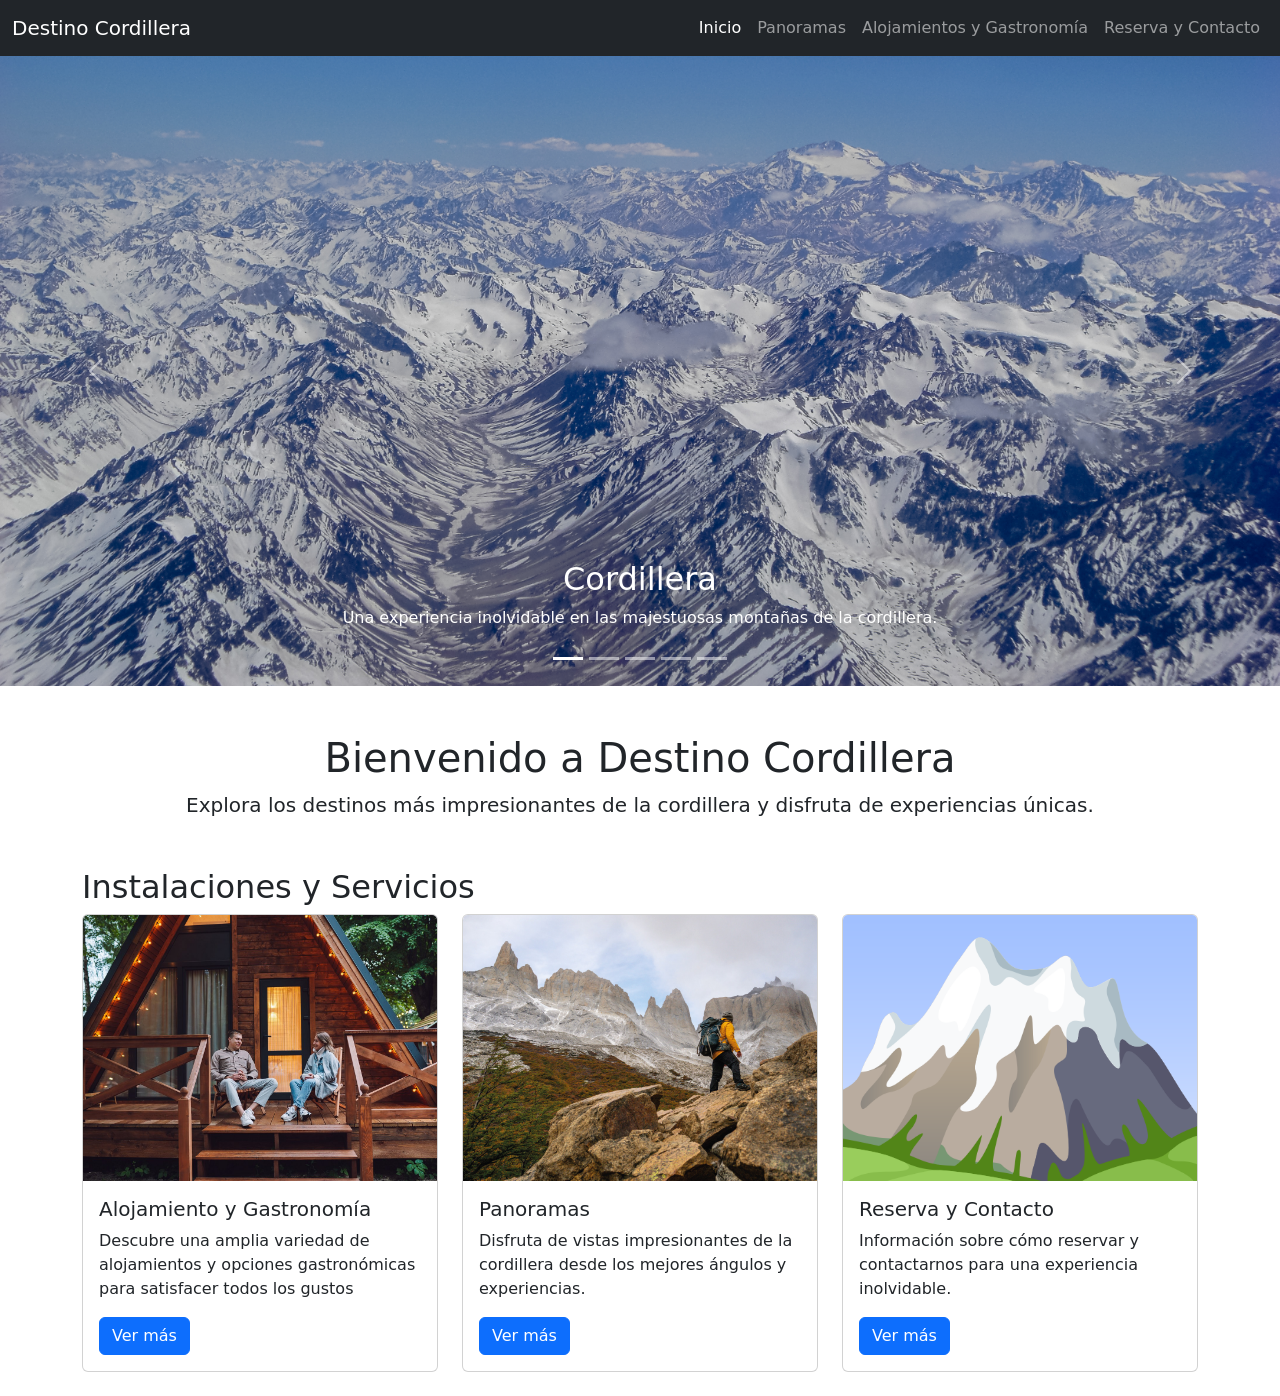
==== index.html @ f8f74e2c "Desarrollo del landing page con carrusel, navbar y contenido principal." ====
<!--Inicio-->
<!DOCTYPE html>
<html lang="es">

<!--Creación del head con enlaces a los recursos, título y favicon-->
<head>
    <meta charset="UTF-8">
    <meta name="viewport" content="width=device-width, initial-scale=1.0">
    <title>Destino Cordillera</title>
    <link
      href="https://cdn.jsdelivr.net/npm/bootstrap@5.3.0/dist/css/bootstrap.min.css"
      rel="stylesheet" />
    <link rel="stylesheet" href="css/styles.css" />
<!-- Favicon de la página -->
    <link rel="icon" type="image/png" href="images/cordillera_logo.png" />
</head>

<!--Creación del cuerpo de la página con navegación navbar, carousel y contenido principal-->
<body>
<!--Creación del navbar con enlaces a las diferentes secciones de la página-->
    <nav class="navbar navbar-expand-lg navbar-dark bg-dark">
        <div class="container-fluid">
            <a class="navbar-brand" href="index.html">Destino Cordillera</a>
            <button class="navbar-toggler" type="button" data-bs-toggle="collapse" data-bs-target="#navbarNav" aria-controls="navbarNav" aria-expanded="false" aria-label="Toggle navigation">
                <span class="navbar-toggler-icon"></span>
            </button>
            <div class="collapse navbar-collapse" id="navbarNav">
                <ul class="navbar-nav ms-auto">
                    <li class="nav-item">
                        <a class="nav-link active" aria-current="page" href="index.html">Inicio</a>
                    </li>
                    <li class="nav-item">
                        <a class="nav-link" href="panoramas.html">Panoramas</a>
                    </li>
                    <li class="nav-item">
                        <a class="nav-link" href="alojamientos-gastronomia.html">Alojamientos y Gastronomía</a>
                    </li>
                    <li class="nav-item">
                        <a class="nav-link" href="reserva-contacto.html">Reserva y Contacto</a>
                    </li>
                </ul>
            </div>
        </div>
    </nav>

    <header>
<!--Creación del carousel con imágenes y descripciones de las instalaciones y servicios de Destino Cordillera-->
        <div id="carouselExampleIndicators" class="carousel slide" data-bs-ride="carousel">
            <div class="carousel-indicators">
                <button type="button" data-bs-target="#carouselExampleIndicators" data-bs-slide-to="0" class="active" aria-current="true" aria-label="Slide 1"></button>
                <button type="button" data-bs-target="#carouselExampleIndicators" data-bs-slide-to="1" aria-label="Slide 2"></button>
                <button type="button" data-bs-target="#carouselExampleIndicators" data-bs-slide-to="2" aria-label="Slide 3"></button>
                <button type="button" data-bs-target="#carouselExampleIndicators" data-bs-slide-to="3" aria-label="Slide 4"></button>
                <button type="button" data-bs-target="#carouselExampleIndicators" data-bs-slide-to="4" aria-label="Slide 5"></button>
            </div>
            
            <div class="carousel-inner">
                <div class="carousel-item active">
                    <img src="images/cordillera.jpg" class="d-block w-100" alt="Destino 1">
                    <div class="carousel-caption">
                        <h2>Cordillera</h2>
                        <p>Una experiencia inolvidable en las majestuosas montañas de la cordillera.</p>
                    </div>
                </div>
                <div class="carousel-item">
                    <img src="images/cordillera.jpg" class="d-block w-100" alt="Destino 2">
                    <div class="carousel-caption">  
                        <h2>Cordillera</h2>
                        <p>Una experiencia inolvidable en las majestuosas montañas de la cordillera.</p>
                    </div>
                </div>
                <div class="carousel-item">
                    <img src="images/cordillera.jpg" class="d-block w-100" alt="Destino 3">
                    <div class="carousel-caption">
                        <h2>Cordillera</h2>
                        <p>Una experiencia inolvidable en las majestuosas montañas de la cordillera.</p>
                    </div>
                </div>
                <div class="carousel-item">
                    <img src="images/cordillera.jpg" class="d-block w-100" alt="Destino 4">
                    <div class="carousel-caption">
                        <h2>Cordillera</h2>
                        <p>Una experiencia inolvidable en las majestuosas montañas de la cordillera.</p>
                    </div>
                </div>
                <div class="carousel-item">
                    <img src="images/cordillera.jpg" class="d-block w-100" alt="Destino 5">
                    <div class="carousel-caption">
                        <h2>Cordillera</h2>
                        <p>Una experiencia inolvidable en las majestuosas montañas de la cordillera.</p>
                    </div>
                </div>
            </div>
            
            <button class="carousel-control-prev" type="button" data-bs-target="#carouselExampleIndicators" data-bs-slide="prev">
                <span class="carousel-control-prev-icon" aria-hidden="true"></span>
                <span class="visually-hidden">Anterior</span>
            </button>
            <button class="carousel-control-next" type="button" data-bs-target="#carouselExampleIndicators" data-bs-slide="next">
                <span class="carousel-control-next-icon" aria-hidden="true"></span>
                <span class="visually-hidden">Siguiente</span>
            </button>
        </div>
    </header>

    <!-- Contenido principal y creación de tarjetas con descripciones de las instalaciones y servicios -->
    <main class="container mt-5">
        <div class="text-center mb-5">
            <h1>Bienvenido a Destino Cordillera</h1>
            <p class="lead">Explora los destinos más impresionantes de la cordillera y disfruta de experiencias únicas.</p>
        </div>

        <!-- Sección de Instalaciones y Servicios -->
        <section id="instalaciones" class="mt-5">
            <h2>Instalaciones y Servicios</h2>
            <div class="row">
                <!-- Tarjeta de instalación -->
                <div class="col-md-4 mb-4">
                    <div class="card">
                        <img src="images/hospedaje.jpg" class="card-img-top" alt="Alojamiento y Gastronomía">
                        <div class="card-body">
                            <h5 class="card-title">Alojamiento y Gastronomía</h5>
                            <p class="card-text">Descubre una amplia variedad de alojamientos y opciones gastronómicas para satisfacer todos los gustos</p>
                            <a href="alojamientos-gastronomia.html" class="btn btn-primary">Ver más</a>
                        </div>
                    </div>
                </div>

                <!-- Tarjeta de panoramas -->
                <div class="col-md-4 mb-4">
                    <div class="card">
                        <img src="images/trekking.jpg" class="card-img-top" alt="Panoramas">
                        <div class="card-body">
                            <h5 class="card-title">Panoramas</h5>
                            <p class="card-text">Disfruta de vistas impresionantes de la cordillera desde los mejores ángulos y experiencias.</p>
                            <a href="panoramas.html" class="btn btn-primary">Ver más</a>
                        </div>
                    </div>
                </div>

                <!-- Tarjeta de reserva y contacto -->
                <div class="col-md-4 mb-4">
                    <div class="card">
                        <img src="images/cordillera_logo.png" class="card-img-top" alt="Reserva y Contacto">
                        <div class="card-body">
                            <h5 class="card-title">Reserva y Contacto</h5>
                            <p class="card-text">Información sobre cómo reservar y contactarnos para una experiencia inolvidable.</p>
                            <a href="reserva-contacto.html" class="btn btn-primary">Ver más</a>
                        </div>
                    </div>
                </div>
            </div>
        </section>
    </main>

<!-- Script de Bootstrap para el funcionamiento efectivo del carousel-->
    <script src="https://cdn.jsdelivr.net/npm/bootstrap@5.3.0/dist/js/bootstrap.bundle.min.js"></script>
</body>
</html>
---- css/styles.css ----
/* Delimita que el contenedor y cada slide tengan la misma altura */
.carousel-inner,
.carousel-item {
    height: 70vh;
    min-height: 400px;
}

/* La imagen se ajusta sin salirse del marco */
.carousel-item img {
    height: 100%;
    width: 100%;
    object-fit: cover;
    object-position: center;
}

/* Ajuste de proporción para las imágenes de las tarjetas */
.card-img-top {
    aspect-ratio: 4 / 3; /* Fuerzas a que todas tengan la misma proporción (ancho/alto) */
    width: 100%;
    object-fit: cover; /* Adapta y recorta el sobrante de la imagen sin deformarla */
}
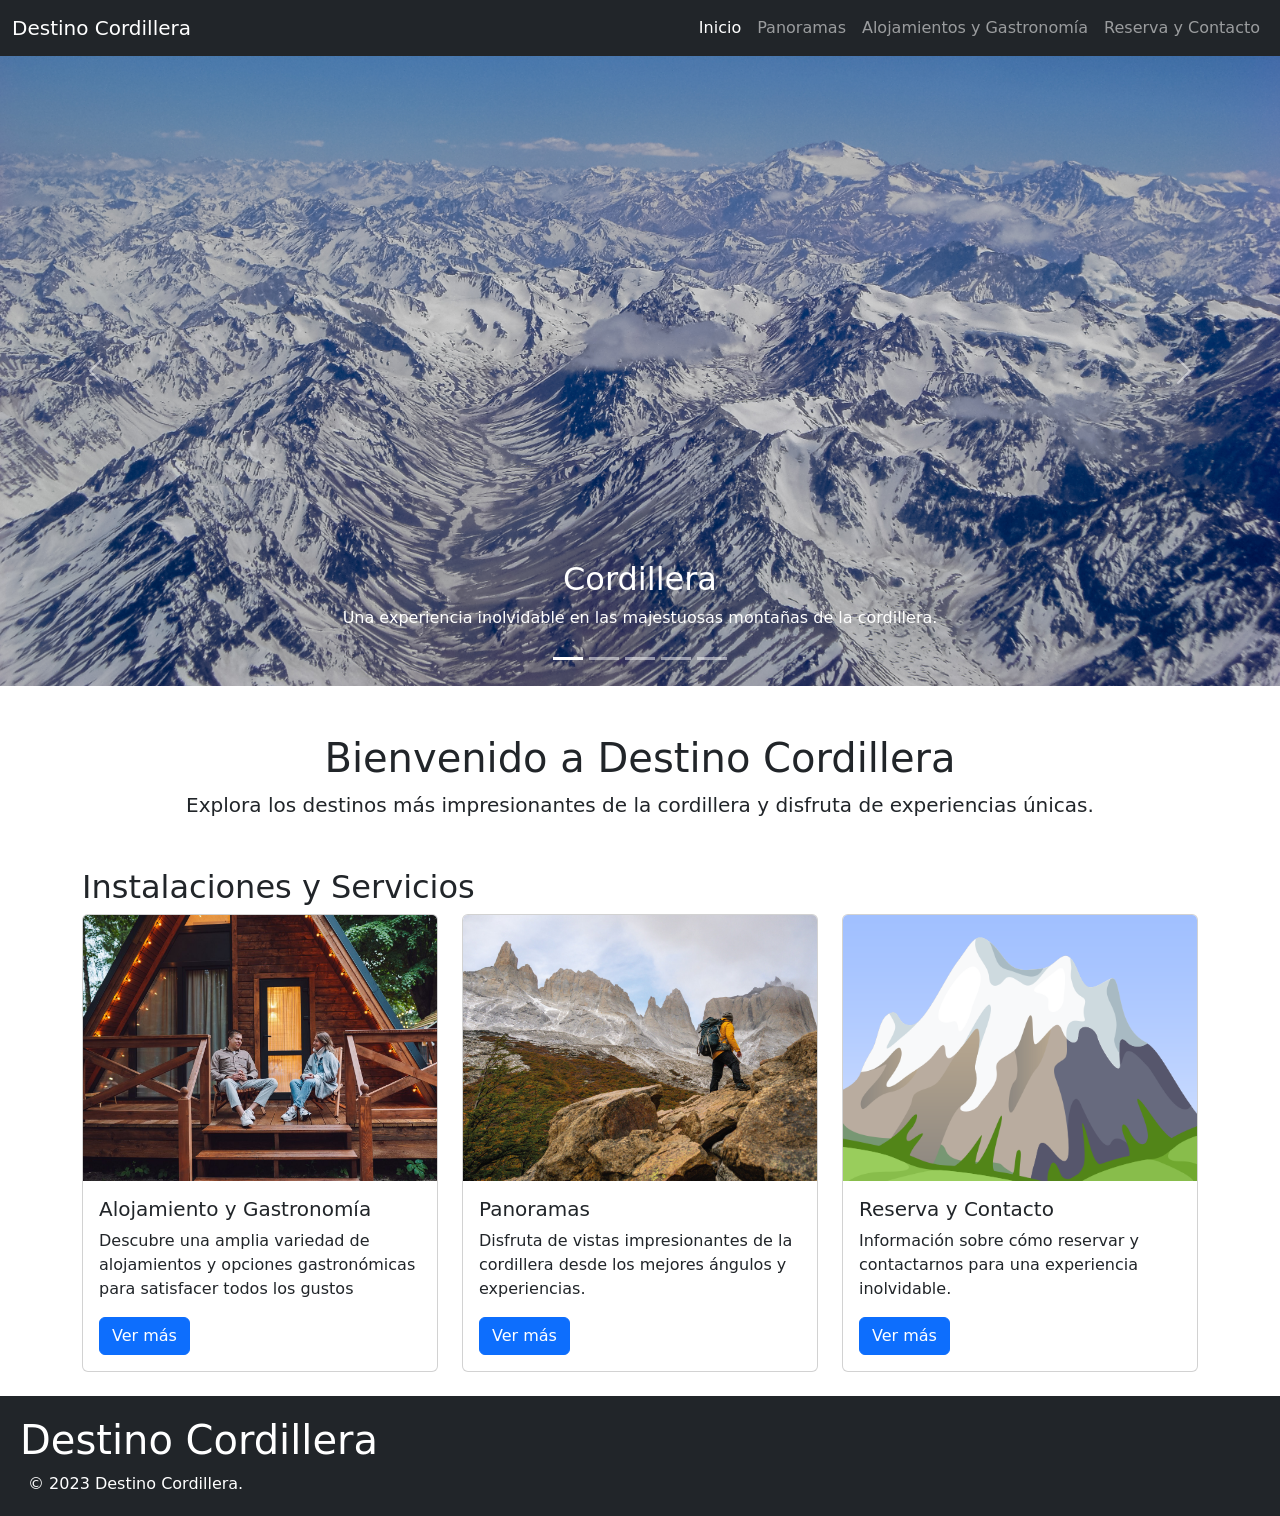
==== commit 33d5abe8: "Added index.html's footer" ====
--- a/index.html
+++ b/index.html
@@ -63,31 +63,31 @@
                     </div>
                 </div>
                 <div class="carousel-item">
-                    <img src="images/cordillera.jpg" class="d-block w-100" alt="Destino 2">
+                    <img src="images/senderismo-inicio.jpg" class="d-block w-100" alt="Destino 2">
                     <div class="carousel-caption">  
-                        <h2>Cordillera</h2>
-                        <p>Una experiencia inolvidable en las majestuosas montañas de la cordillera.</p>
+                        <h2>Senderismo</h2>
+                        <p>Explora los senderos de la cordillera en compañía de expertos guías.</p>
                     </div>
                 </div>
                 <div class="carousel-item">
-                    <img src="images/cordillera.jpg" class="d-block w-100" alt="Destino 3">
+                    <img src="images/terma-inicio.png" class="d-block w-100" alt="Destino 3">
                     <div class="carousel-caption">
-                        <h2>Cordillera</h2>
-                        <p>Una experiencia inolvidable en las majestuosas montañas de la cordillera.</p>
+                        <h2>TermaSpa</h2>
+                        <p>Relajate y disfruta de las termas junto a tratamientos naturales.</p>
                     </div>
                 </div>
                 <div class="carousel-item">
-                    <img src="images/cordillera.jpg" class="d-block w-100" alt="Destino 4">
+                    <img src="images/hospedaje-inicio.jpg" class="d-block w-100" alt="Destino 4">
                     <div class="carousel-caption">
-                        <h2>Cordillera</h2>
-                        <p>Una experiencia inolvidable en las majestuosas montañas de la cordillera.</p>
+                        <h2>Hospedaje</h2>
+                        <p>Disfruta de un alojamiento cómodo y acogedor en el corazón de la cordillera.</p>
                     </div>
                 </div>
                 <div class="carousel-item">
-                    <img src="images/cordillera.jpg" class="d-block w-100" alt="Destino 5">
+                    <img src="images/gastronomia-inicio.jpg" class="d-block w-100" alt="Destino 5">
                     <div class="carousel-caption">
-                        <h2>Cordillera</h2>
-                        <p>Una experiencia inolvidable en las majestuosas montañas de la cordillera.</p>
+                        <h2>Gastronomía</h2>
+                        <p>Disfruta de una amplia variedad de opciones gastronómicas.</p>
                     </div>
                 </div>
             </div>
@@ -152,8 +152,16 @@
             </div>
         </section>
     </main>
+    <!--Definición de límites para el pie de página-->
+	<footer class="position-relative">
+        <!--Clase para aplicar fondo oscuro con texto blanco-->
+        <div class="p-1 bg-dark text-white">
+            <h1 class="ms-3 mt-3">Destino Cordillera</h1>
+            <p class="ms-4 mb-3">&copy 2023 Destino Cordillera.</p>
+        </div>
+	</footer>
 
 <!-- Script de Bootstrap para el funcionamiento efectivo del carousel-->
     <script src="https://cdn.jsdelivr.net/npm/bootstrap@5.3.0/dist/js/bootstrap.bundle.min.js"></script>
 </body>
-</html>+</html>
--- a/css/styles.css
+++ b/css/styles.css
@@ -1,4 +1,6 @@
-/* Delimita que el contenedor y cada slide tengan la misma altura */
+/*Inicio de estilos generales*/
+
+/* Delimita que el contenedor y cada slide tengan la misma altura*/
 .carousel-inner,
 .carousel-item {
     height: 70vh;
@@ -13,9 +15,106 @@
     object-position: center;
 }
 
-/* Ajuste de proporción para las imágenes de las tarjetas */
+/* Ajuste de proporciones para las imágenes de las tarjetas */
 .card-img-top {
-    aspect-ratio: 4 / 3; /* Fuerzas a que todas tengan la misma proporción (ancho/alto) */
+    aspect-ratio: 4 / 3;
     width: 100%;
-    object-fit: cover; /* Adapta y recorta el sobrante de la imagen sin deformarla */
+    object-fit: cover;
+}
+
+/* Hace que todas tengan la misma altura */
+.carousel-inner,
+.carousel-item {
+    height: 70vh;
+    min-height: 400px;
+}
+
+/* Ajusta la altura sin salirse del marco */
+.carousel-item img {
+    height: 100%;
+    width: 100%;
+    object-fit: cover;
+    object-position: center;
+}
+
+/* Ajuste de proporciones para las imágenes de las tarjetas */
+.card-img-top {
+    aspect-ratio: 4 / 3;
+    width: 100%;
+    object-fit: cover;
+}
+
+/* Implementación de estilos para las tarjetas y página general de panorama.html con css propio */
+/* Estructura de la sección de títulos */
+.titulo-seccion {
+    text-align: center;
+    margin-bottom: 40px;
+    color: #333;
+}
+
+/* Contenedor para delimitar margenes */
+.contenedor-principal {
+    max-width: 1200px; 
+    margin: 0 auto;
+    padding-right: 40px;
+    padding-left: 40px;     
+    padding-top: 40px;
+    padding-bottom: 40px;
+}
+
+/* Sistema de grillas CSS Grid */
+.fila-panorama {
+    display: grid;
+    grid-template-columns: repeat(auto-fit, minmax(300px, 1fr));
+    gap: 30px;
+    padding: 20px 0; 
+}
+
+/* Estructura de las tarjetas de panorama  */
+.tarjeta-panorama {
+    border: 1px solid #ddd; 
+    border-radius: 10px;
+    overflow: hidden; 
+    box-shadow: 0 4px 15px rgba(0, 0, 0, 0.8); 
+    transition: transform 0.3s ease, box-shadow 0.3s ease; 
+    display: flex;
+    flex-direction: column;
+}
+
+/* Efecto al pasar el mouse por encima */
+.tarjeta-panorama:hover {
+    transform: translateY(-5px);
+    box-shadow: 0 8px 20px rgba(0, 0, 0, 0.8);
+}
+
+/* Imagen de la tarjeta de panorama */
+.imagen-tarjeta {
+    aspect-ratio: 4 / 3;
+    width: 100%; 
+    height: auto; 
+    object-fit: cover; 
+    object-position: center; 
+    display: block; 
+}
+
+/* Contenedorf de los textos de adentro */
+.contenido-tarjeta {
+    padding: 20px;
+    display: flex;
+    flex-direction: column;
+    flex-grow: 1; 
+}
+
+/* Estilos para el título y descripción de la tarjeta */
+.contenido-tarjeta h2 {
+    font-size: 1.3rem;
+    margin-bottom: 12px;
+    color: #333333;
+    font-weight: 600;
+}
+.contenido-tarjeta p {
+    font-size: 0.95rem;
+    line-height: 1.5;
+    color: #666666;
+    margin: 0;
 }
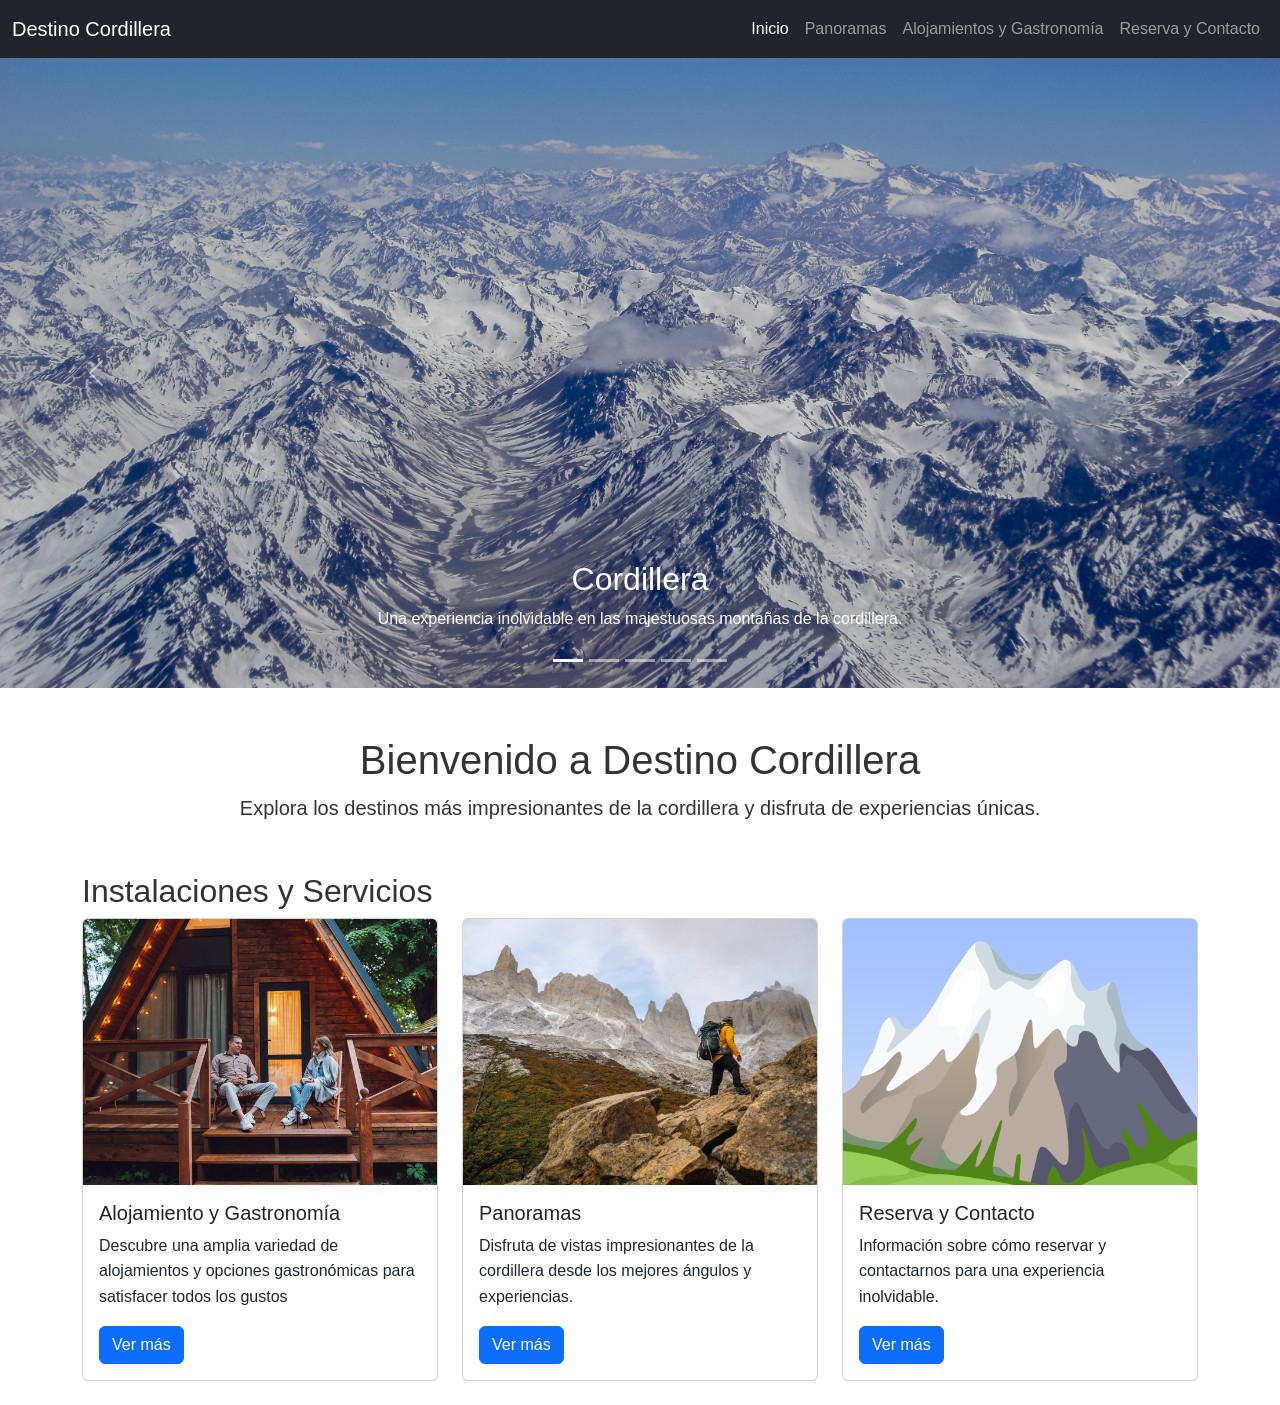
==== commit 6c344701: "Merge branch 'main' into Antonella" ====
--- a/index.html
+++ b/index.html
@@ -152,16 +152,8 @@
             </div>
         </section>
     </main>
-    <!--Definición de límites para el pie de página-->
-	<footer class="position-relative">
-        <!--Clase para aplicar fondo oscuro con texto blanco-->
-        <div class="p-1 bg-dark text-white">
-            <h1 class="ms-3 mt-3">Destino Cordillera</h1>
-            <p class="ms-4 mb-3">&copy 2023 Destino Cordillera.</p>
-        </div>
-	</footer>
 
 <!-- Script de Bootstrap para el funcionamiento efectivo del carousel-->
     <script src="https://cdn.jsdelivr.net/npm/bootstrap@5.3.0/dist/js/bootstrap.bundle.min.js"></script>
 </body>
-</html>
+</html>
--- a/css/styles.css
+++ b/css/styles.css
@@ -1,4 +1,13 @@
 /*Inicio de estilos generales*/
+
+body {
+    font-family: Arial, Helvetica, sans-serif;
+    font-size: 1rem;
+    line-height: 1.6;
+    color: #333;
+    margin: 0;
+    padding: 0;
+}
 
 /* Delimita que el contenedor y cada slide tengan la misma altura*/
 .carousel-inner,
@@ -117,4 +126,40 @@
     line-height: 1.5;
     color: #666666;
     margin: 0;
+}
+/* navbar*/
+.mi-navbar {
+    background-color: #212529;
+    padding: 15px 30px;
+    width: 100%;
+    box-shadow: 0 2px 5px rgba(0, 0, 0, 0.2);
+}
+.nav-container {
+    display: flex;
+    justify-content: space-between;
+    align-items: center;
+    max-width: 1200px;
+    margin: 0 auto;
+}
+.nav-logo {
+    color: #ffffff;
+    font-size: 1.25rem;
+    font-weight: bold;
+    text-decoration: none;
+}
+.nav-logo:hover {
+    color: #0d6efd;
+}
+.nav-links {
+    list-style: none;
+    display: flex;
+    gap: 20px;
+    margin: 0;
+    padding: 0;
+}
+.nav-links a {
+    color: #adb5bd;
+    text-decoration: none;
+    font-size: 1rem;
+    transition: color 0.3s ease;
 }
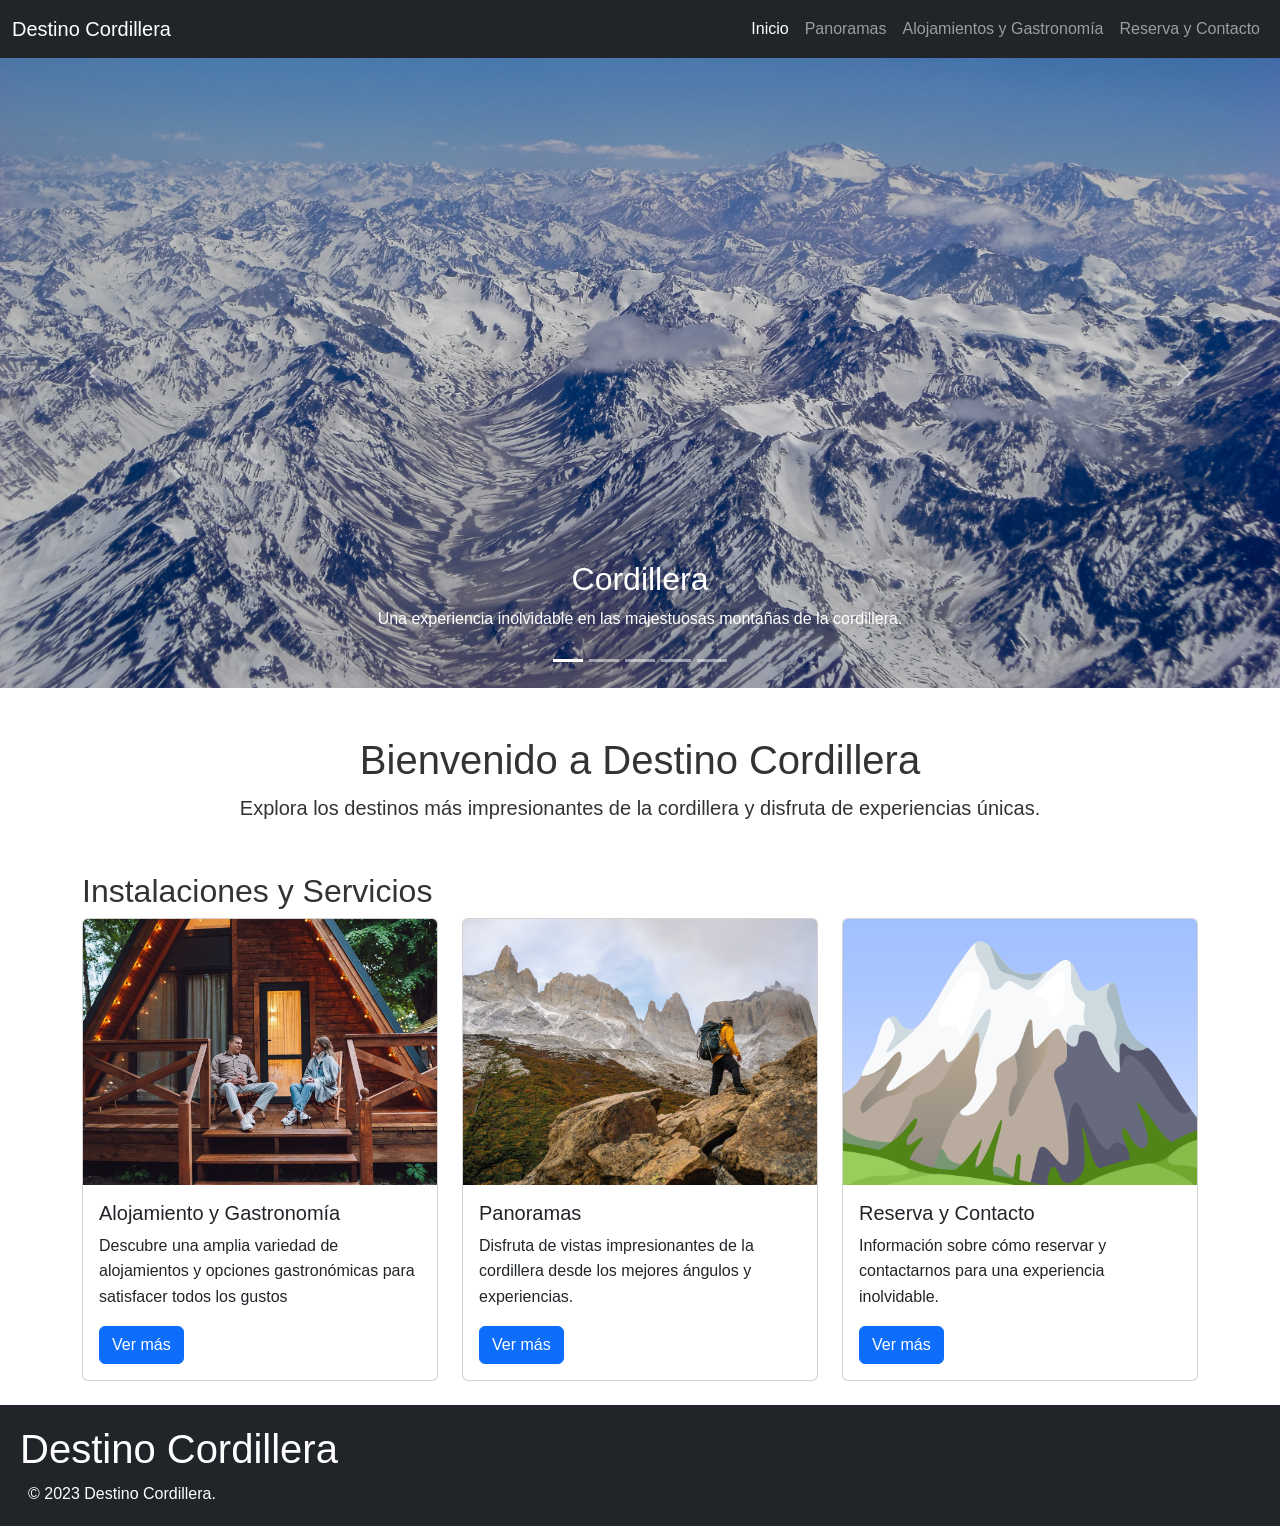
==== commit edd7f1ad: "Arreglo de indicador de página en navbar" ====
--- a/index.html
+++ b/index.html
@@ -155,5 +155,13 @@
 
 <!-- Script de Bootstrap para el funcionamiento efectivo del carousel-->
     <script src="https://cdn.jsdelivr.net/npm/bootstrap@5.3.0/dist/js/bootstrap.bundle.min.js"></script>
+
+    <!--Definición de límites para el pie de página-->
+		<footer class="position-relative">
+			<!--Clase para aplicar fondo oscuro con texto blanco-->
+            <div class="p-1 bg-dark text-white">
+                <h1 class="ms-3 mt-3">Destino Cordillera</h1>
+                <p class="ms-4 mb-3">&copy 2023 Destino Cordillera.</p>
+		</footer>
 </body>
 </html>
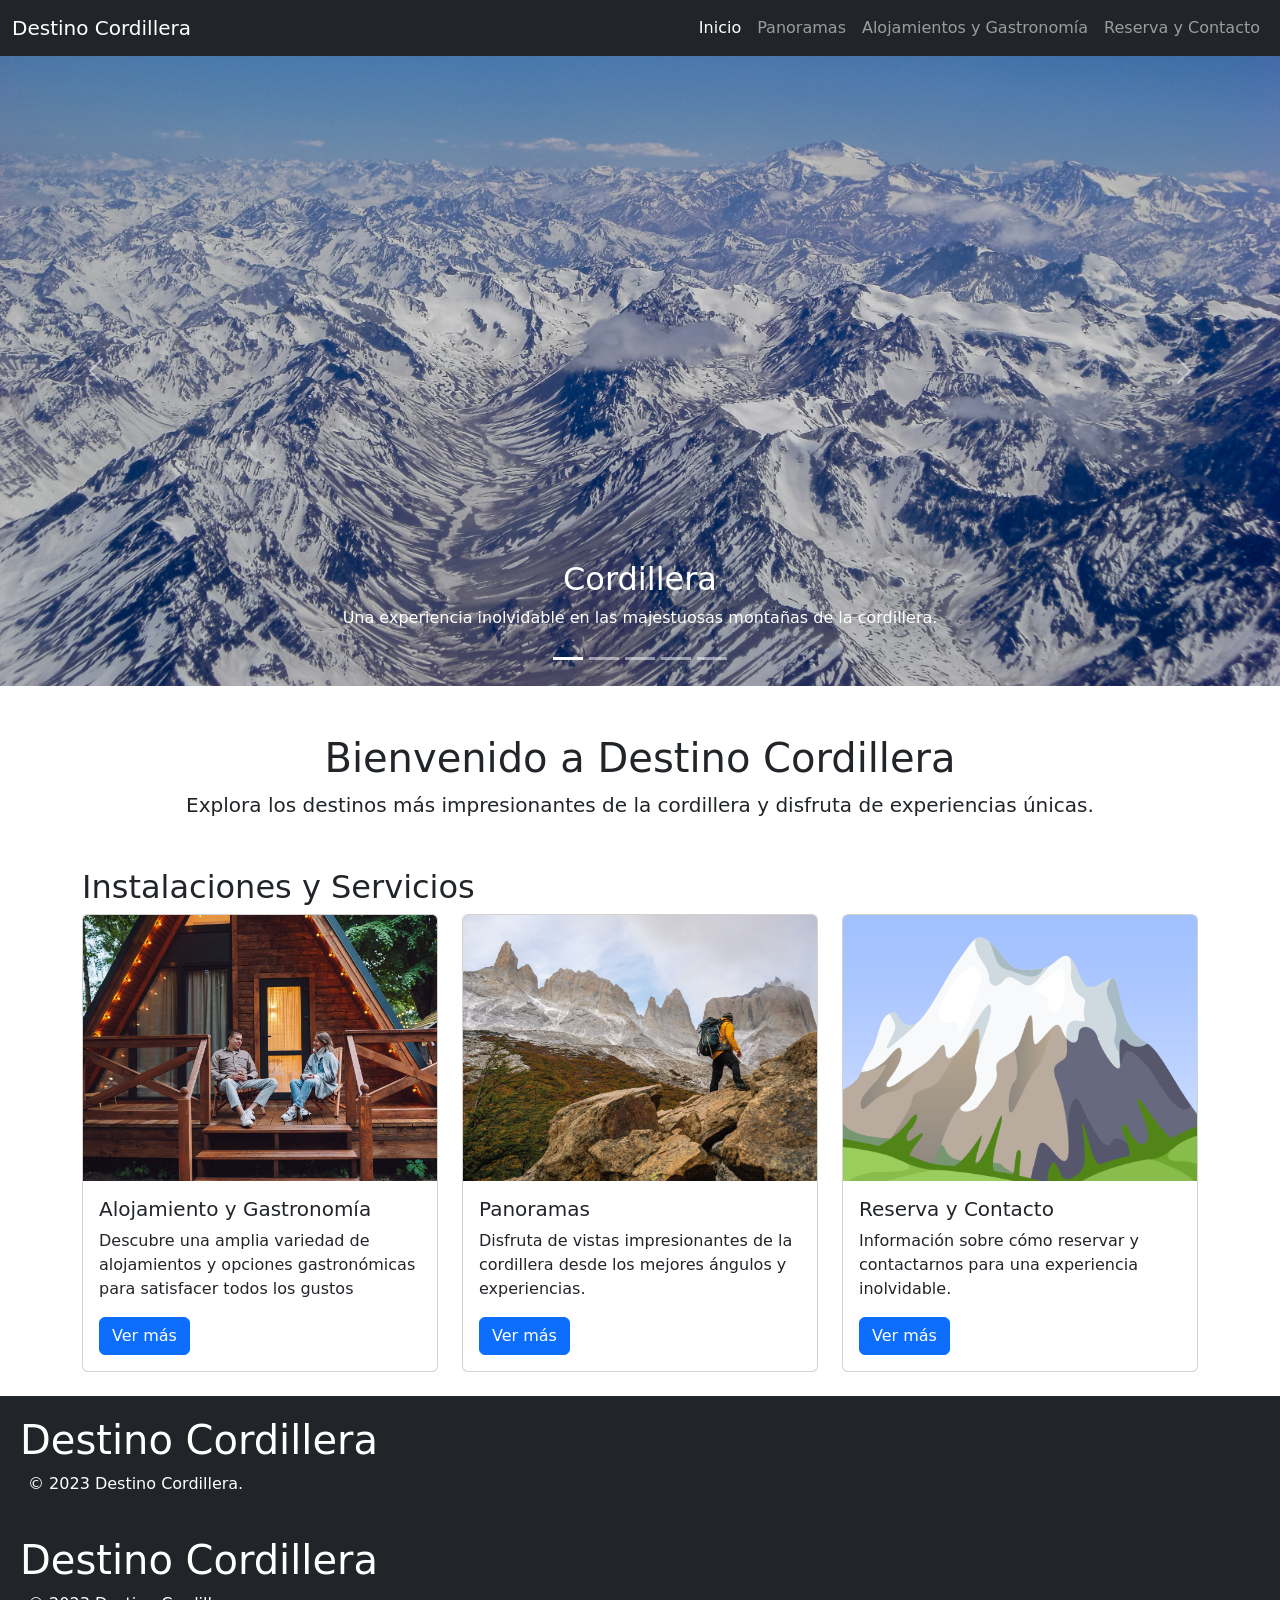
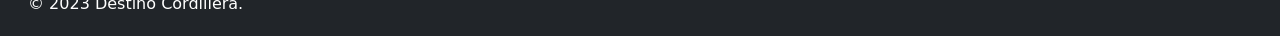
==== commit 390a74ed: "Merge branch 'main' of https://github.com/bjUAutonoma/Equipo2_Solemne1_web" ====
--- a/index.html
+++ b/index.html
@@ -152,6 +152,14 @@
             </div>
         </section>
     </main>
+    <!--Definición de límites para el pie de página-->
+	<footer class="position-relative">
+        <!--Clase para aplicar fondo oscuro con texto blanco-->
+        <div class="p-1 bg-dark text-white">
+            <h1 class="ms-3 mt-3">Destino Cordillera</h1>
+            <p class="ms-4 mb-3">&copy 2023 Destino Cordillera.</p>
+        </div>
+	</footer>
 
 <!-- Script de Bootstrap para el funcionamiento efectivo del carousel-->
     <script src="https://cdn.jsdelivr.net/npm/bootstrap@5.3.0/dist/js/bootstrap.bundle.min.js"></script>
@@ -164,4 +172,4 @@
                 <p class="ms-4 mb-3">&copy 2023 Destino Cordillera.</p>
 		</footer>
 </body>
-</html>+</html>
--- a/css/styles.css
+++ b/css/styles.css
@@ -1,35 +1,4 @@
 /*Inicio de estilos generales*/
-
-body {
-    font-family: Arial, Helvetica, sans-serif;
-    font-size: 1rem;
-    line-height: 1.6;
-    color: #333;
-    margin: 0;
-    padding: 0;
-}
-
-/* Delimita que el contenedor y cada slide tengan la misma altura*/
-.carousel-inner,
-.carousel-item {
-    height: 70vh;
-    min-height: 400px;
-}
-
-/* La imagen se ajusta sin salirse del marco */
-.carousel-item img {
-    height: 100%;
-    width: 100%;
-    object-fit: cover;
-    object-position: center;
-}
-
-/* Ajuste de proporciones para las imágenes de las tarjetas */
-.card-img-top {
-    aspect-ratio: 4 / 3;
-    width: 100%;
-    object-fit: cover;
-}
 
 /* Hace que todas tengan la misma altura */
 .carousel-inner,
@@ -54,21 +23,35 @@
 }
 
 /* Implementación de estilos para las tarjetas y página general de panorama.html con css propio */
+body {
+    font-family: system-ui, -apple-system, 'segeoe UI', Roboto, 'Hlvetica Nuee', arial, sans-serif;
+    margin: 0;
+    padding: 0;
+    color: #212529;
+}
 /* Estructura de la sección de títulos */
 .titulo-seccion {
     text-align: center;
     margin-bottom: 40px;
-    color: #333;
+    margin-top: 0;
+    color: #212529;
+}.titulo-seccion h1 {
+    font-size: 2.3rem;
+    font-weight: 500;
+    margin-bottom: 15px;
+    margin-top: 0;
+}
+.titulo-seccion p {
+    font-size: 1.25rem;
+    font-weight: 300;
+    color: #212529;
 }
 
 /* Contenedor para delimitar margenes */
 .contenedor-principal {
     max-width: 1200px; 
     margin: 0 auto;
-    padding-right: 40px;
-    padding-left: 40px;     
-    padding-top: 40px;
-    padding-bottom: 40px;
+    padding: 40px;
 }
 
 /* Sistema de grillas CSS Grid */
@@ -81,19 +64,20 @@
 
 /* Estructura de las tarjetas de panorama  */
 .tarjeta-panorama {
-    border: 1px solid #ddd; 
-    border-radius: 10px;
+    border: 1px solid rgba(0,0, 0, 0.125)
+    border-radius: 0.375rem;
     overflow: hidden; 
-    box-shadow: 0 4px 15px rgba(0, 0, 0, 0.8); 
+    box-shadow: 0 4px 6px rgba(0, 0, 0, 0.5); 
     transition: transform 0.3s ease, box-shadow 0.3s ease; 
     display: flex;
     flex-direction: column;
+    background-color: #ffffff;
 }
 
 /* Efecto al pasar el mouse por encima */
 .tarjeta-panorama:hover {
     transform: translateY(-5px);
-    box-shadow: 0 8px 20px rgba(0, 0, 0, 0.8);
+    box-shadow: 0 0.5rem 1rem rgba(0, 0, 0, 0.15);
 }
 
 /* Imagen de la tarjeta de panorama */
@@ -117,22 +101,26 @@
 /* Estilos para el título y descripción de la tarjeta */
 .contenido-tarjeta h2 {
     font-size: 1.3rem;
-    margin-bottom: 12px;
-    color: #333333;
-    font-weight: 600;
+    line-height: 1.2;
+    margin-top: 0;
+    margin-bottom: 0.75rem;
+    color: #212529;
+    font-weight: 500;
 }
 .contenido-tarjeta p {
-    font-size: 0.95rem;
+    font-size: 1rem;
     line-height: 1.5;
-    color: #666666;
-    margin: 0;
+    color: #212529;
+    font-weight: 400;
+    margin-top: 0;
+    margin-bottom: 0;
 }
-/* navbar*/
+/* crea cion del navbar con css propio*/
 .mi-navbar {
     background-color: #212529;
-    padding: 15px 30px;
+    padding: 0.9rem 0;
     width: 100%;
-    box-shadow: 0 2px 5px rgba(0, 0, 0, 0.2);
+    box-sizing: border-box;
 }
 .nav-container {
     display: flex;
@@ -144,22 +132,28 @@
 .nav-logo {
     color: #ffffff;
     font-size: 1.25rem;
-    font-weight: bold;
+    font-weight: 400;
     text-decoration: none;
+    margin-right: 0px;
+    margin-left: 0px;
 }
 .nav-logo:hover {
-    color: #0d6efd;
+    color: #ffffff;
+    text-decoration: none;
 }
 .nav-links {
     list-style: none;
     display: flex;
-    gap: 20px;
     margin: 0;
     padding: 0;
 }
 .nav-links a {
-    color: #adb5bd;
+    color: rgba(225, 225, 225, 0.55)
     text-decoration: none;
     font-size: 1rem;
-    transition: color 0.3s ease;
+    padding: 0.5rem 0.5rem;
+    transition: color 0.15s ease-in-out;
+}
+.nav-links a.active, .nav-links a:hover{
+    color: #ffffff;
 }
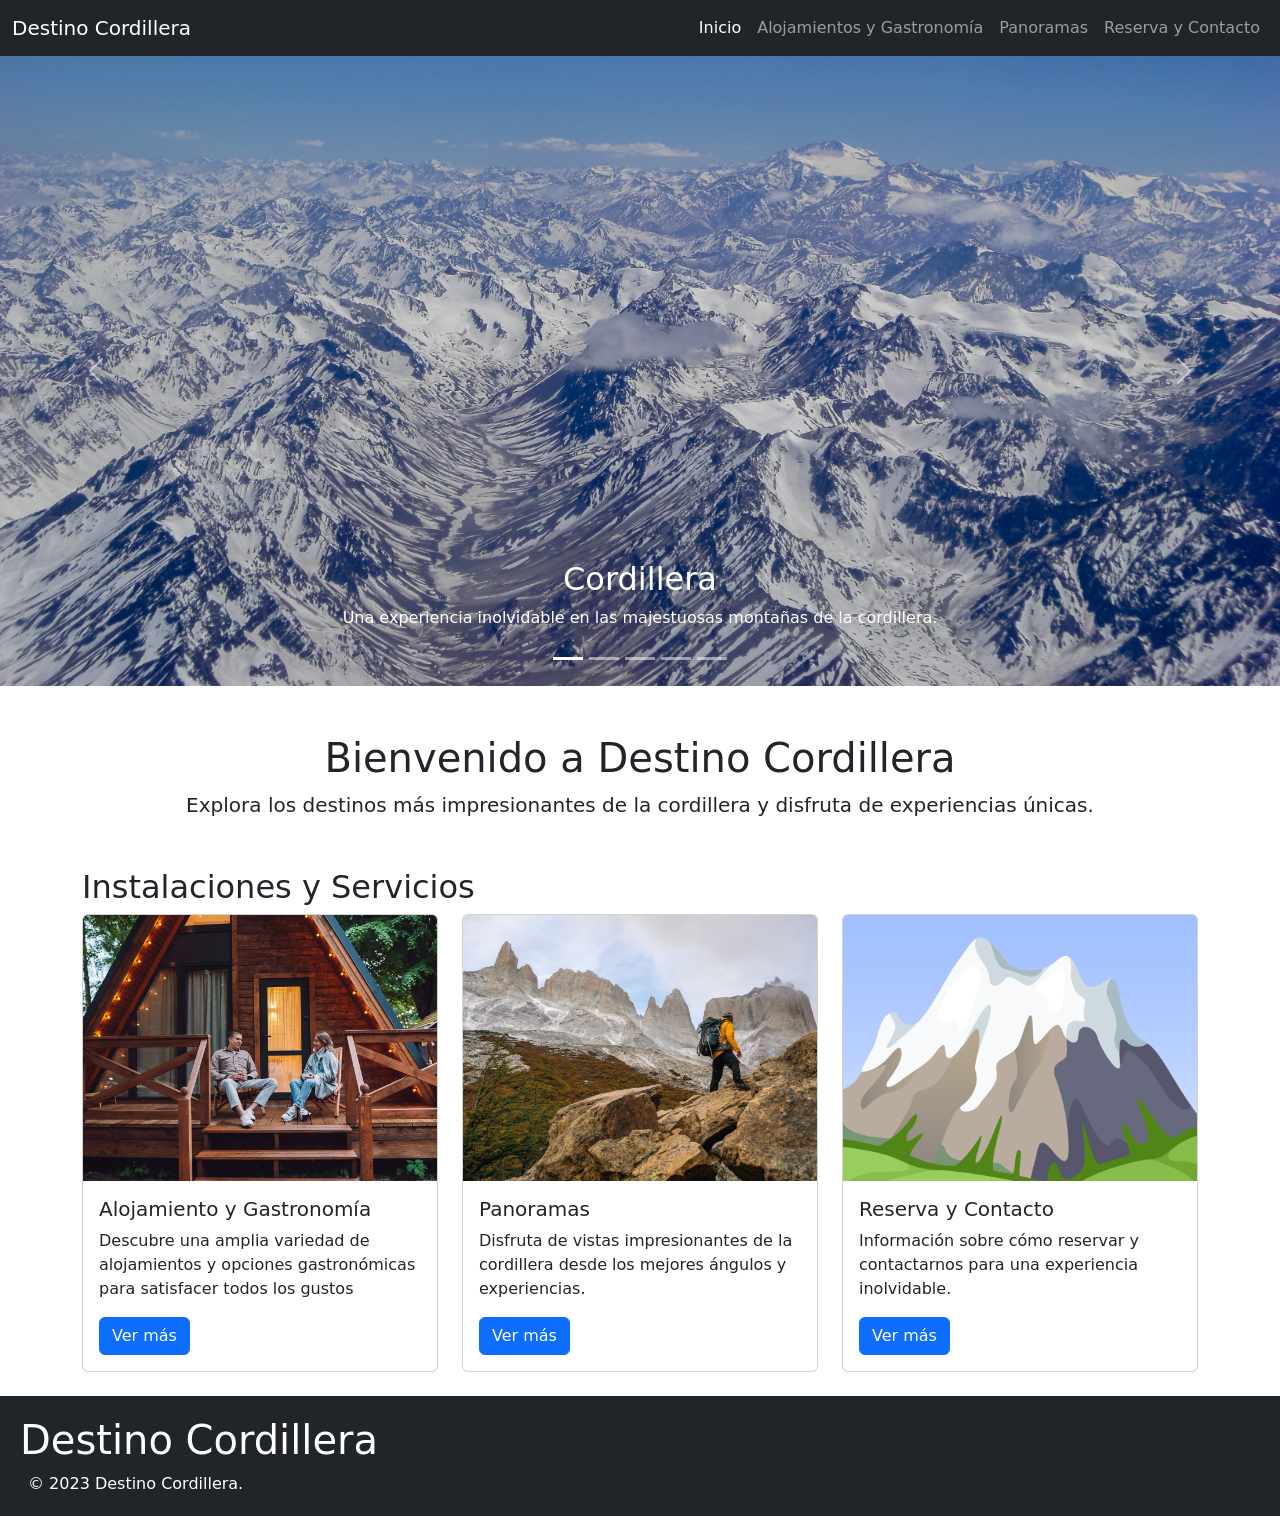
==== commit 178583ba: "Arreglando coherencias visuales en el sitio con respecto a la navbar" ====
--- a/index.html
+++ b/index.html
@@ -30,10 +30,10 @@
                         <a class="nav-link active" aria-current="page" href="index.html">Inicio</a>
                     </li>
                     <li class="nav-item">
-                        <a class="nav-link" href="panoramas.html">Panoramas</a>
+                        <a class="nav-link" href="alojamientos-gastronomia.html">Alojamientos y Gastronomía</a>
                     </li>
                     <li class="nav-item">
-                        <a class="nav-link" href="alojamientos-gastronomia.html">Alojamientos y Gastronomía</a>
+                        <a class="nav-link" href="panoramas.html">Panoramas</a>
                     </li>
                     <li class="nav-item">
                         <a class="nav-link" href="reserva-contacto.html">Reserva y Contacto</a>
@@ -152,14 +152,6 @@
             </div>
         </section>
     </main>
-    <!--Definición de límites para el pie de página-->
-	<footer class="position-relative">
-        <!--Clase para aplicar fondo oscuro con texto blanco-->
-        <div class="p-1 bg-dark text-white">
-            <h1 class="ms-3 mt-3">Destino Cordillera</h1>
-            <p class="ms-4 mb-3">&copy 2023 Destino Cordillera.</p>
-        </div>
-	</footer>
 
 <!-- Script de Bootstrap para el funcionamiento efectivo del carousel-->
     <script src="https://cdn.jsdelivr.net/npm/bootstrap@5.3.0/dist/js/bootstrap.bundle.min.js"></script>
--- a/css/styles.css
+++ b/css/styles.css
@@ -1,13 +1,13 @@
 /*Inicio de estilos generales*/
 
-/* Hace que todas tengan la misma altura */
+/* Delimita que el contenedor y cada slide tengan la misma altura*/
 .carousel-inner,
 .carousel-item {
     height: 70vh;
     min-height: 400px;
 }
 
-/* Ajusta la altura sin salirse del marco */
+/* La imagen se ajusta sin salirse del marco */
 .carousel-item img {
     height: 100%;
     width: 100%;
@@ -24,23 +24,27 @@
 
 /* Implementación de estilos para las tarjetas y página general de panorama.html con css propio */
 body {
-    font-family: system-ui, -apple-system, 'segeoe UI', Roboto, 'Hlvetica Nuee', arial, sans-serif;
+    font-family: system-ui, -apple-system, 'Segoe UI', Roboto, 'Helvetica Neue', arial, sans-serif;
     margin: 0;
     padding: 0;
     color: #212529;
 }
+
 /* Estructura de la sección de títulos */
 .titulo-seccion {
     text-align: center;
     margin-bottom: 40px;
     margin-top: 0;
     color: #212529;
-}.titulo-seccion h1 {
+}
+
+.titulo-seccion h1 {
     font-size: 2.3rem;
     font-weight: 500;
     margin-bottom: 15px;
     margin-top: 0;
 }
+
 .titulo-seccion p {
     font-size: 1.25rem;
     font-weight: 300;
@@ -64,7 +68,7 @@
 
 /* Estructura de las tarjetas de panorama  */
 .tarjeta-panorama {
-    border: 1px solid rgba(0,0, 0, 0.125)
+    border: 1px solid rgba(0,0, 0, 0.125);
     border-radius: 0.375rem;
     overflow: hidden; 
     box-shadow: 0 4px 6px rgba(0, 0, 0, 0.5); 
@@ -107,6 +111,7 @@
     color: #212529;
     font-weight: 500;
 }
+
 .contenido-tarjeta p {
     font-size: 1rem;
     line-height: 1.5;
@@ -115,13 +120,15 @@
     margin-top: 0;
     margin-bottom: 0;
 }
-/* crea cion del navbar con css propio*/
+
+/* creación del navbar con css propio*/
 .mi-navbar {
     background-color: #212529;
     padding: 0.9rem 0;
     width: 100%;
     box-sizing: border-box;
 }
+
 .nav-container {
     display: flex;
     justify-content: space-between;
@@ -129,6 +136,7 @@
     max-width: 1200px;
     margin: 0 auto;
 }
+
 .nav-logo {
     color: #ffffff;
     font-size: 1.25rem;
@@ -137,23 +145,55 @@
     margin-right: 0px;
     margin-left: 0px;
 }
+
 .nav-logo:hover {
     color: #ffffff;
     text-decoration: none;
 }
+
 .nav-links {
     list-style: none;
     display: flex;
     margin: 0;
     padding: 0;
 }
+
 .nav-links a {
-    color: rgba(225, 225, 225, 0.55)
+    color: rgba(225, 225, 225, 0.55);
     text-decoration: none;
     font-size: 1rem;
     padding: 0.5rem 0.5rem;
     transition: color 0.15s ease-in-out;
 }
+
 .nav-links a.active, .nav-links a:hover{
     color: #ffffff;
-}+}
+
+/* Creación de estilos para el footer con css propio */
+.mi-footer {
+    background-color: #212529;
+    padding: 1.22rem 0; 
+    width: 100%;
+    box-sizing: border-box;
+}
+
+.footer-container {
+    max-width: 1320px; /* Mismo ancho que el contenido principal */
+    margin: 0 auto;
+    padding: 0 15px; /* Alineación lateral exacta a la de las tarjetas */
+}
+
+.footer-container h2 {
+    color: #ffffff; /* Título en blanco */
+    font-size: 2rem; /* Tamaño grande idéntico al de la imagen */
+    font-weight: 500;
+    margin-top: 0;
+    margin-bottom: 0.5rem; /* Separación pequeña con el copyright */
+}
+
+.footer-container p {
+    color: #ffffff; /* Texto en blanco */
+    font-size: 1rem;
+    margin: 0;
+}
